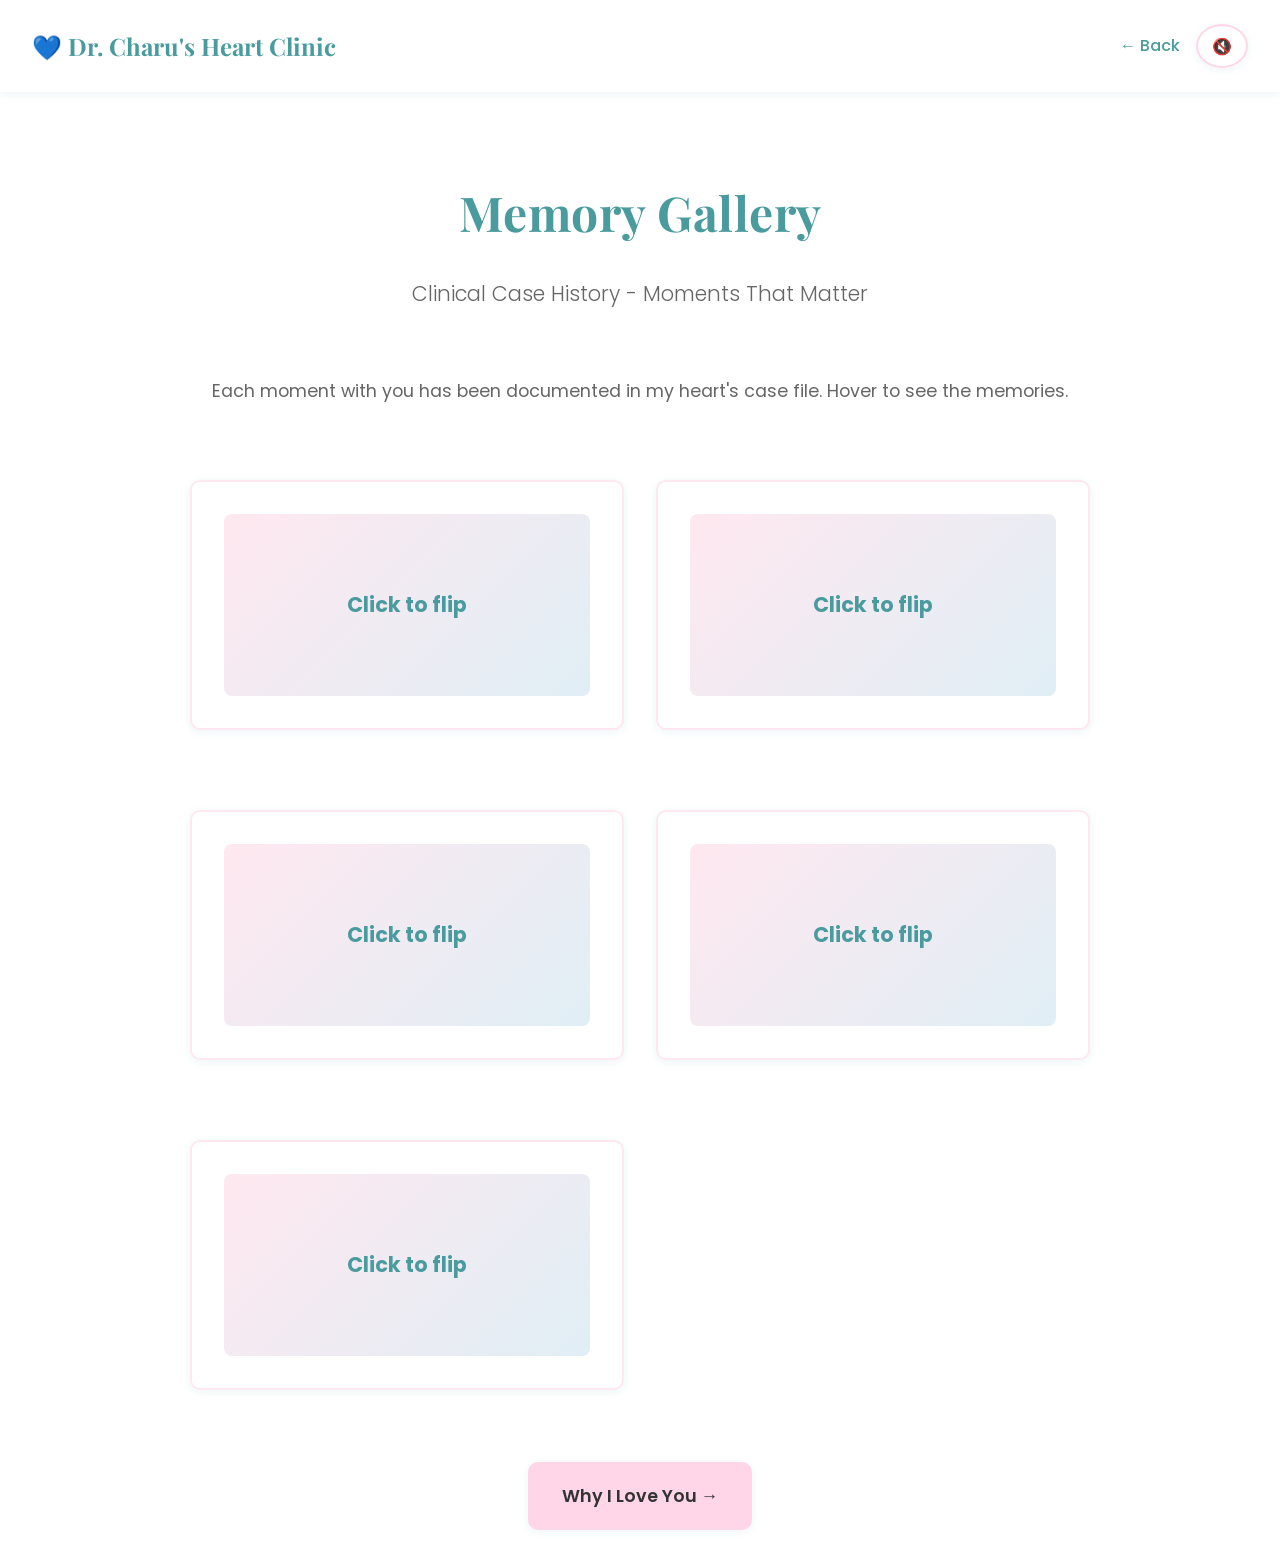
==== memories.html @ 9544f1e0 "Birthday girl" ====
<!DOCTYPE html>
<html lang="en">
<head>
    <meta charset="UTF-8">
    <meta name="viewport" content="width=device-width, initial-scale=1.0">
    <title>Memory Gallery - Case History</title>
    <link rel="icon" href="data:image/svg+xml,<svg xmlns=%22http://www.w3.org/2000/svg%22 viewBox=%220 0 100 100%22><text y=%22.9em%22 font-size=%2290%22>💙</text></svg>">
    <link rel="stylesheet" href="style.css">
</head>
<body data-page="memories">
    <!-- Navigation -->
    <nav>
        <div class="nav-brand">💙 Dr. Charu's Heart Clinic</div>
        <div style="display: flex; align-items: center; gap: 1rem;">
            <a href="love_report.html" style="text-decoration: none; color: #4A9B9E; font-weight: 500;">← Back</a>
            <button class="music-toggle" title="Toggle Music">🔇</button>
        </div>
    </nav>

    <!-- Main Content -->
    <div class="page-container">
        <div class="content-wrapper">
            <header>
                <h1>Memory Gallery</h1>
                <p class="subtitle">Clinical Case History - Moments That Matter</p>
            </header>

            <p style="margin-bottom: 3rem; color: #666;">
                Each moment with you has been documented in my heart's case file. Hover to see the memories.
            </p>

            <!-- Photo Cards Grid -->
            <div class="card-grid" id="memories-grid">
                <!-- Grid will be populated by JavaScript -->
            </div>

            <!-- Call to action -->
            <div style="margin-top: 3rem;">
                <button class="btn btn-secondary" onclick="navigateTo('reasons.html')" style="font-size: 1.1rem; padding: 1.2rem 2rem;">
                    Why I Love You →
                </button>
            </div>
        </div>
    </div>

    <!-- Audio Element -->
    <audio id="background-music" loop style="display: none;"></audio>

    <!-- Scripts -->
    <script src="script.js"></script>
    <script>
        // Flip card CSS
        const flipStyles = `
            .memory-card {
                perspective: 1000px;
                height: 250px;
                cursor: pointer;
            }

            .memory-card-inner {
                position: relative;
                width: 100%;
                height: 100%;
                transition: transform 0.6s;
                transform-style: preserve-3d;
            }

            .memory-card.flipped .memory-card-inner {
                transform: rotateY(180deg);
            }

            .memory-card-front,
            .memory-card-back {
                position: absolute;
                width: 100%;
                height: 100%;
                backface-visibility: hidden;
                display: flex;
                align-items: center;
                justify-content: center;
                border-radius: 8px;
            }

            .memory-card-front {
                background: linear-gradient(135deg, #FFE8F0, #E0EEF5);
            }

            .memory-card-back {
                background: linear-gradient(135deg, #4A9B9E, #FF99C5);
                color: white;
                transform: rotateY(180deg);
                flex-direction: column;
                padding: 2rem;
                text-align: center;
            }

            .memory-card-back h4 {
                margin-bottom: 1rem;
                font-size: 1.2rem;
            }

            .memory-card-back p {
                font-style: italic;
                font-size: 0.95rem;
            }
        `;

        // Add styles to head
        const styleEl = document.createElement('style');
        styleEl.textContent = flipStyles;
        document.head.appendChild(styleEl);

        // Override the default loadPhotos function to populate the correct grid
        function initializeMemoriesPage() {
            const memories = [
                { case: 1, title: 'The Smile That Changed Everything' },
                { case: 2, title: 'The Hug That Felt Like Home' },
                { case: 3, title: 'The Moment My Heart Said Yes' },
                { case: 4, title: 'Quiet Moments, Loud Love' },
                { case: 5, title: 'Forever Starts With You' }
            ];

            const cardGrid = document.getElementById('memories-grid');
            if (!cardGrid) return;

            cardGrid.innerHTML = '';

            memories.forEach((mem, index) => {
                const card = document.createElement('div');
                card.className = 'card memory-card slide-in-up';
                card.style.animationDelay = (index * 100 / 1000) + 's';

                const imgSrc = `images/photos/case_${String(mem.case).padStart(2, '0')}.jpg`;

                card.innerHTML = `
                    <div class="memory-card-inner">
                        <div class="memory-card-front">
                            <img src="${imgSrc}" alt="${mem.title}" style="width: 100%; height: 100%; object-fit: cover; opacity: 0.8; border-radius: 8px;" onerror="this.style.display='none';">
                            <div style="position: absolute; color: #4A9B9E; font-weight: bold; font-size: 1.3rem;">Click to flip</div>
                        </div>
                        <div class="memory-card-back">
                            <h4>Case 0${mem.case}</h4>
                            <p>${mem.title}</p>
                        </div>
                    </div>
                `;

                card.addEventListener('click', function() {
                    this.classList.toggle('flipped');
                    Animations.vibrate([50, 30, 50]);
                });

                cardGrid.appendChild(card);
            });
        }

        // Re-initialize when page loads
        document.addEventListener('DOMContentLoaded', initializeMemoriesPage);
    </script>
</body>
</html>
---- style.css ----
/* ============================================
   CHARU'S ROMANTIC MEDICAL BIRTHDAY WEBSITE
   Design System & Shared Styles
   =========================================== */

/* ============================================
   ROOT VARIABLES & IMPORTS
   ============================================ */

@import url('https://fonts.googleapis.com/css2?family=Great+Vibes&family=Playfair+Display:wght@400;700;900&family=Poppins:wght@300;400;500;600;700&display=swap');

:root {
  /* Color Palette - Medical Romance Theme */
  --color-white: #FFFFFF;
  --color-pink: #FFD6E8;
  --color-pink-light: #FFE8F0;
  --color-pink-dark: #FF99C5;
  --color-teal: #4A9B9E;
  --color-teal-light: #7FB5B7;
  --color-blue: #B4D7E8;
  --color-blue-light: #E0EEF5;
  --color-gray-light: #F5F5F5;
  --color-gray-med: #CCCCCC;
  --color-text-dark: #333333;
  --color-text-light: #666666;
  
  /* Typography */
  --font-heading: 'Playfair Display', serif;
  --font-body: 'Poppins', sans-serif;
  --font-accent: 'Great Vibes', cursive;
  
  /* Spacing & Sizing */
  --spacing-xs: 0.5rem;
  --spacing-sm: 1rem;
  --spacing-md: 1.5rem;
  --spacing-lg: 2rem;
  --spacing-xl: 3rem;
  --spacing-xxl: 4rem;
  
  /* Border & Shadow */
  --border-radius: 10px;
  --box-shadow-sm: 0 2px 8px rgba(74, 155, 158, 0.1);
  --box-shadow-md: 0 8px 16px rgba(74, 155, 158, 0.15);
  --box-shadow-lg: 0 12px 24px rgba(74, 155, 158, 0.2);
}

/* ============================================
   GLOBAL STYLES
   ============================================ */

* {
  margin: 0;
  padding: 0;
  box-sizing: border-box;
}

html {
  scroll-behavior: smooth;
}

body {
  font-family: var(--font-body);
  color: var(--color-text-dark);
  background-color: var(--color-white);
  line-height: 1.6;
  overflow-x: hidden;
}

/* ============================================
   TYPOGRAPHY
   ============================================ */

h1 {
  font-family: var(--font-heading);
  font-size: 3rem;
  font-weight: 700;
  color: var(--color-teal);
  margin-bottom: var(--spacing-md);
  letter-spacing: 0.5px;
}

h2 {
  font-family: var(--font-heading);
  font-size: 2.5rem;
  font-weight: 700;
  color: var(--color-teal);
  margin-bottom: var(--spacing-md);
}

h3 {
  font-family: var(--font-heading);
  font-size: 1.8rem;
  font-weight: 600;
  color: var(--color-teal-light);
  margin-bottom: var(--spacing-sm);
}

p {
  font-size: 1.1rem;
  color: var(--color-text-light);
  margin-bottom: var(--spacing-md);
  line-height: 1.8;
}

.accent-text {
  font-family: var(--font-accent);
  font-size: 2.5rem;
  color: var(--color-pink-dark);
  letter-spacing: 1px;
}

.subtitle {
  font-family: var(--font-body);
  font-size: 1.3rem;
  color: var(--color-text-light);
  font-weight: 300;
  margin-bottom: var(--spacing-lg);
}

/* ============================================
   LAYOUT & CONTAINER
   ============================================ */

body {
  display: flex;
  flex-direction: column;
  min-height: 100vh;
}

.page-container {
  flex: 1;
  display: flex;
  flex-direction: column;
  justify-content: flex-start;
  align-items: center;
  padding-top: 10px;
  padding-left: var(--spacing-lg);
  padding-right: var(--spacing-lg);
  padding-bottom: var(--spacing-lg);
  position: relative;
  overflow: visible;
}

.content-wrapper {
  max-width: 900px;
  width: 100%;
  text-align: center;
  position: relative;
  z-index: 1;
  margin-top: 1rem;
}

header {
  text-align: center;
  margin-bottom: var(--spacing-xxl);
  margin-top: 2rem;
  padding-top: 1.5rem;
}

footer {
  text-align: center;
  padding: var(--spacing-lg);
  border-top: 2px solid var(--color-pink-light);
  margin-top: var(--spacing-xl);
  background: var(--color-gray-light);
}

/* ============================================
   BUTTONS & INTERACTIVE ELEMENTS
   ============================================ */

button, .btn {
  font-family: var(--font-body);
  padding: var(--spacing-md) var(--spacing-xl);
  font-size: 1.1rem;
  border: 2px solid var(--color-teal);
  background: var(--color-teal);
  color: var(--color-white);
  border-radius: var(--border-radius);
  cursor: pointer;
  transition: all 0.3s ease;
  font-weight: 600;
  text-transform: capitalize;
  box-shadow: var(--box-shadow-sm);
  text-decoration: none;
  display: inline-block;
  min-width: 44px;
  min-height: 44px;
}

button:hover, .btn:hover {
  background: var(--color-teal-light);
  border-color: var(--color-teal-light);
  transform: translateY(-2px);
  box-shadow: var(--box-shadow-md);
}

button:active, .btn:active {
  transform: translateY(0);
  box-shadow: var(--box-shadow-sm);
}

button.btn-secondary, .btn-secondary {
  background: var(--color-pink);
  border-color: var(--color-pink);
  color: var(--color-text-dark);
}

button.btn-secondary:hover, .btn-secondary:hover {
  background: var(--color-pink-dark);
  border-color: var(--color-pink-dark);
  color: var(--color-white);
}

button.btn-ghost, .btn-ghost {
  background: transparent;
  border-color: var(--color-teal);
  color: var(--color-teal);
}

button.btn-ghost:hover, .btn-ghost:hover {
  background: var(--color-teal);
  color: var(--color-white);
}

/* ============================================
   NAVIGATION
   ============================================ */

nav {
  position: sticky;
  top: 0;
  left: 0;
  right: 0;
  background: rgba(255, 255, 255, 0.95);
  backdrop-filter: blur(10px);
  padding: var(--spacing-md) var(--spacing-lg);
  display: flex;
  justify-content: space-between;
  align-items: center;
  box-shadow: var(--box-shadow-sm);
  z-index: 1000;
}

nav .nav-brand {
  font-family: var(--font-heading);
  font-size: 1.5rem;
  color: var(--color-teal);
  font-weight: 700;
}

nav .nav-links {
  display: flex;
  gap: var(--spacing-lg);
  align-items: center;
  list-style: none;
}

nav .nav-links a {
  text-decoration: none;
  color: var(--color-text-dark);
  font-weight: 500;
  transition: color 0.3s ease;
  font-size: 0.95rem;
}

nav .nav-links a:hover {
  color: var(--color-teal);
}

.music-toggle {
  background: transparent;
  border: 2px solid var(--color-pink);
  color: var(--color-pink);
  padding: var(--spacing-xs) var(--spacing-md);
  font-size: 1rem;
  border-radius: 50%;
  width: 44px;
  height: 44px;
  display: flex;
  align-items: center;
  justify-content: center;
}

.music-toggle:hover {
  background: var(--color-pink);
  color: var(--color-white);
}

.music-toggle.playing {
  background: var(--color-pink);
  color: var(--color-white);
}

/* ============================================
   MODALS & DIALOGS
   ============================================ */

.modal-overlay {
  position: fixed;
  top: 0;
  left: 0;
  right: 0;
  bottom: 0;
  background: rgba(0, 0, 0, 0.4);
  display: flex;
  justify-content: center;
  align-items: center;
  z-index: 2000;
  animation: fadeInOverlay 0.3s ease;
}

.modal {
  background: var(--color-white);
  padding: var(--spacing-xl);
  border-radius: 15px;
  max-width: 500px;
  width: 90%;
  box-shadow: var(--box-shadow-lg);
  animation: slideInModal 0.4s ease;
  border: 2px solid var(--color-pink-light);
}

.modal h2 {
  margin-bottom: var(--spacing-lg);
  font-size: 1.8rem;
}

.modal p {
  margin-bottom: var(--spacing-lg);
  font-size: 1rem;
}

.modal-buttons {
  display: flex;
  gap: var(--spacing-md);
  justify-content: center;
  margin-top: var(--spacing-xl);
}

.modal-buttons button {
  flex: 1;
  min-width: 100px;
}

/* ============================================
   CARDS & CONTAINERS
   ============================================ */

.card {
  background: var(--color-white);
  border: 2px solid var(--color-pink-light);
  border-radius: var(--border-radius);
  padding: var(--spacing-lg);
  margin: var(--spacing-md) 0;
  transition: all 0.3s ease;
  box-shadow: var(--box-shadow-sm);
}

.card:hover {
  transform: translateY(-5px);
  box-shadow: var(--box-shadow-md);
  border-color: var(--color-pink);
}

.card-grid {
  display: grid;
  grid-template-columns: repeat(auto-fit, minmax(280px, 1fr));
  gap: var(--spacing-lg);
  margin: var(--spacing-xl) 0;
}

.prescription-card {
  background: linear-gradient(135deg, #FFF9FB 0%, #FFFBFE 100%);
  border: 2px solid var(--color-pink);
  border-radius: 5px;
  padding: var(--spacing-lg);
  position: relative;
  padding-top: var(--spacing-xl);
  text-align: left;
}

.prescription-card::before {
  content: '';
  position: absolute;
  top: 0;
  left: 0;
  right: 0;
  height: 8px;
  background: var(--color-pink);
  border-radius: 3px 3px 0 0;
}

.prescription-card h4 {
  color: var(--color-teal);
  margin-bottom: var(--spacing-md);
  font-size: 1.1rem;
}

.prescription-card p {
  color: var(--color-text-dark);
  margin: 0;
  font-style: italic;
}

.medical-report {
  background: var(--color-gray-light);
  border: 3px solid var(--color-text-dark);
  padding: var(--spacing-xl);
  border-radius: 0;
  text-align: left;
  margin: var(--spacing-xl) 0;
  font-family: 'Courier New', monospace;
}

.report-section {
  margin-bottom: var(--spacing-lg);
  border-bottom: 1px solid var(--color-text-dark);
  padding-bottom: var(--spacing-md);
}

.report-section:last-child {
  border-bottom: none;
}

.report-label {
  font-weight: 700;
  color: var(--color-teal);
  text-transform: uppercase;
  font-size: 0.9rem;
  letter-spacing: 1px;
}

.report-value {
  font-size: 1.2rem;
  color: var(--color-text-dark);
  margin-top: var(--spacing-xs);
  margin-bottom: var(--spacing-lg);
}

/* ============================================
   ANIMATIONS KEYFRAMES
   ============================================ */

@keyframes fadeIn {
  from {
    opacity: 0;
  }
  to {
    opacity: 1;
  }
}

@keyframes slideInUp {
  from {
    opacity: 0;
    transform: translateY(30px);
  }
  to {
    opacity: 1;
    transform: translateY(0);
  }
}

@keyframes slideInDown {
  from {
    opacity: 0;
    transform: translateY(-30px);
  }
  to {
    opacity: 1;
    transform: translateY(0);
  }
}

@keyframes heartbeat {
  0%, 100% {
    transform: scale(1);
  }
  10%, 30% {
    transform: scale(0.9);
  }
  20%, 50%, 80% {
    transform: scale(1.1);
  }
  40%, 60%, 90% {
    transform: scale(1);
  }
}

@keyframes heartbeatIntensity {
  0%, 100% {
    opacity: 1;
  }
  25% {
    opacity: 0.7;
  }
  50% {
    opacity: 1;
  }
  75% {
    opacity: 0.7;
  }
}

@keyframes ecgLine {
  0% {
    stroke-dashoffset: 1000;
  }
  100% {
    stroke-dashoffset: 0;
  }
}

@keyframes floatHeart {
  0% {
    transform: translateY(0) translateX(0);
    opacity: 0.8;
  }
  50% {
    transform: translateY(-20px) translateX(10px);
    opacity: 1;
  }
  100% {
    transform: translateY(-40px) translateX(-10px);
    opacity: 0;
  }
}

@keyframes confettiFall {
  to {
    transform: translateY(100vh) rotate(720deg);
    opacity: 0;
  }
}

@keyframes confettiFallLeft {
  to {
    transform: translateX(-100vw) translateY(100vh) rotate(720deg);
    opacity: 0;
  }
}

@keyframes confettiFallRight {
  to {
    transform: translateX(100vw) translateY(100vh) rotate(720deg);
    opacity: 0;
  }
}

@keyframes fadeInOverlay {
  from {
    opacity: 0;
  }
  to {
    opacity: 1;
  }
}

@keyframes slideInModal {
  from {
    opacity: 0;
    transform: scale(0.8);
  }
  to {
    opacity: 1;
    transform: scale(1);
  }
}

@keyframes glow {
  0%, 100% {
    text-shadow: 0 0 10px rgba(255, 153, 197, 0.5);
    box-shadow: 0 0 20px rgba(255, 153, 197, 0.3);
  }
  50% {
    text-shadow: 0 0 20px rgba(255, 153, 197, 0.8);
    box-shadow: 0 0 30px rgba(255, 153, 197, 0.5);
  }
}

@keyframes pulse {
  0%, 100% {
    opacity: 1;
  }
  50% {
    opacity: 0.5;
  }
}

@keyframes bounce {
  0%, 100% {
    transform: translateY(0);
  }
  50% {
    transform: translateY(-10px);
  }
}

@keyframes breathe {
  0%, 100% {
    opacity: 0.6;
    transform: scale(1);
  }
  50% {
    opacity: 1;
    transform: scale(1.05);
  }
}

/* ============================================
   ANIMATION UTILITY CLASSES
   ============================================ */

.fade-in {
  animation: fadeIn 0.6s ease forwards;
}

.slide-in-up {
  animation: slideInUp 0.6s ease forwards;
}

.slide-in-down {
  animation: slideInDown 0.6s ease forwards;
}

.heartbeat {
  animation: heartbeat 1.2s infinite;
}

.float {
  animation: floatHeart 4s infinite ease-in;
}

.glow {
  animation: glow 2s ease infinite;
}

.pulse {
  animation: pulse 2s ease infinite;
}

.bounce {
  animation: bounce 1s ease infinite;
}

/* Stagger animation delays */
.stagger-1 { animation-delay: 0.1s; }
.stagger-2 { animation-delay: 0.2s; }
.stagger-3 { animation-delay: 0.3s; }
.stagger-4 { animation-delay: 0.4s; }
.stagger-5 { animation-delay: 0.5s; }
.stagger-6 { animation-delay: 0.6s; }

/* ============================================
   MEDICAL ELEMENTS & ICONS
   ============================================ */

.medical-icon {
  width: 60px;
  height: 60px;
  display: inline-block;
  margin: var(--spacing-md) auto;
}

.medical-icon svg {
  width: 100%;
  height: 100%;
  stroke: var(--color-teal);
  fill: none;
  stroke-width: 2;
}

.icon-stethoscope svg {
  stroke: var(--color-pink-dark);
}

.heart-icon {
  font-size: 2rem;
  cursor: pointer;
  transition: all 0.3s ease;
  display: inline-block;
  padding: var(--spacing-sm);
}

.heart-icon:hover {
  transform: scale(1.2);
}

.heart-icon.glow {
  animation: glow 1s ease infinite;
}

/* ============================================
   BACKGROUND ELEMENTS
   ============================================ */

.bg-heartbeat {
  position: absolute;
  top: 50%;
  left: 50%;
  transform: translate(-50%, -50%);
  opacity: 0.1;
  z-index: 0;
  font-size: 200px;
  animation: heartbeatIntensity 1.2s infinite;
}

.floating-hearts {
  position: fixed;
  bottom: 0;
  pointer-events: none;
  z-index: 5;
}

.floating-heart {
  position: absolute;
  font-size: 2rem;
  opacity: 0.7;
  animation: floatHeart 4s ease-in forwards;
  color: var(--color-pink);
}

.hidden-heart-icon {
  display: inline-block;
  font-size: 1.5rem;
  cursor: pointer;
  transition: all 0.3s ease;
  color: var(--color-pink-light);
  opacity: 0.5;
}

.hidden-heart-icon:hover {
  opacity: 0.8;
  transform: scale(1.2);
}

.hidden-heart-icon.active {
  animation: glow 1s ease infinite;
  opacity: 1;
}

/* ============================================
   FORMS
   ============================================ */

input, textarea {
  font-family: var(--font-body);
  padding: var(--spacing-md);
  border: 2px solid var(--color-pink-light);
  border-radius: var(--border-radius);
  font-size: 1rem;
  transition: all 0.3s ease;
}

input:focus, textarea:focus {
  outline: none;
  border-color: var(--color-teal);
  box-shadow: 0 0 0 3px rgba(74, 155, 158, 0.1);
}

input::placeholder, textarea::placeholder {
  color: var(--color-gray-med);
}

/* ============================================
   AUDIO PLAYER
   ============================================ */

audio {
  display: none;
}

/* ============================================
   RESPONSIVE DESIGN
   ============================================ */

@media (max-width: 768px) {
  html {
    font-size: 14px;
  }

  h1 {
    font-size: 2rem;
  }

  h2 {
    font-size: 1.8rem;
  }

  h3 {
    font-size: 1.4rem;
  }

  .page-container {
    padding: var(--spacing-md);
    min-height: 100vh;
  }

  nav {
    padding: var(--spacing-sm) var(--spacing-md);
  }

  nav .nav-links {
    gap: var(--spacing-md);
  }

  nav .nav-links a {
    display: none;
  }

  .content-wrapper {
    margin-top: var(--spacing-lg);
  }

  .card-grid {
    grid-template-columns: 1fr;
    gap: var(--spacing-md);
  }

  button, .btn {
    width: 100%;
    padding: var(--spacing-md) var(--spacing-lg);
  }

  .modal-buttons {
    flex-direction: column;
  }

  .modal-buttons button {
    width: 100%;
  }

  .medical-report {
    font-size: 0.9rem;
    padding: var(--spacing-lg);
  }

  .accent-text {
    font-size: 1.8rem;
  }

  .subtitle {
    font-size: 1.1rem;
  }

  p {
    font-size: 1rem;
  }
}

@media (max-width: 480px) {
  html {
    font-size: 13px;
  }

  h1 {
    font-size: 1.6rem;
  }

  h2 {
    font-size: 1.4rem;
  }

  .page-container {
    padding: var(--spacing-sm);
  }

  nav {
    flex-wrap: wrap;
    gap: var(--spacing-sm);
  }

  nav .nav-brand {
    font-size: 1.2rem;
  }

  .medical-icon {
    width: 40px;
    height: 40px;
  }

  .bg-heartbeat {
    font-size: 100px;
  }

  .floating-heart {
    font-size: 1.2rem;
  }
}

/* ============================================
   UTILITY CLASSES
   ============================================ */

.text-center {
  text-align: center;
}

.text-left {
  text-align: left;
}

.mt-1 { margin-top: var(--spacing-sm); }
.mt-2 { margin-top: var(--spacing-md); }
.mt-3 { margin-top: var(--spacing-lg); }
.mt-4 { margin-top: var(--spacing-xl); }

.mb-1 { margin-bottom: var(--spacing-sm); }
.mb-2 { margin-bottom: var(--spacing-md); }
.mb-3 { margin-bottom: var(--spacing-lg); }
.mb-4 { margin-bottom: var(--spacing-xl); }

.pt-1 { padding-top: var(--spacing-sm); }
.pt-2 { padding-top: var(--spacing-md); }
.pt-3 { padding-top: var(--spacing-lg); }

.pb-1 { padding-bottom: var(--spacing-sm); }
.pb-2 { padding-bottom: var(--spacing-md); }
.pb-3 { padding-bottom: var(--spacing-lg); }

.hidden {
  display: none !important;
}

.visible {
  display: block !important;
}
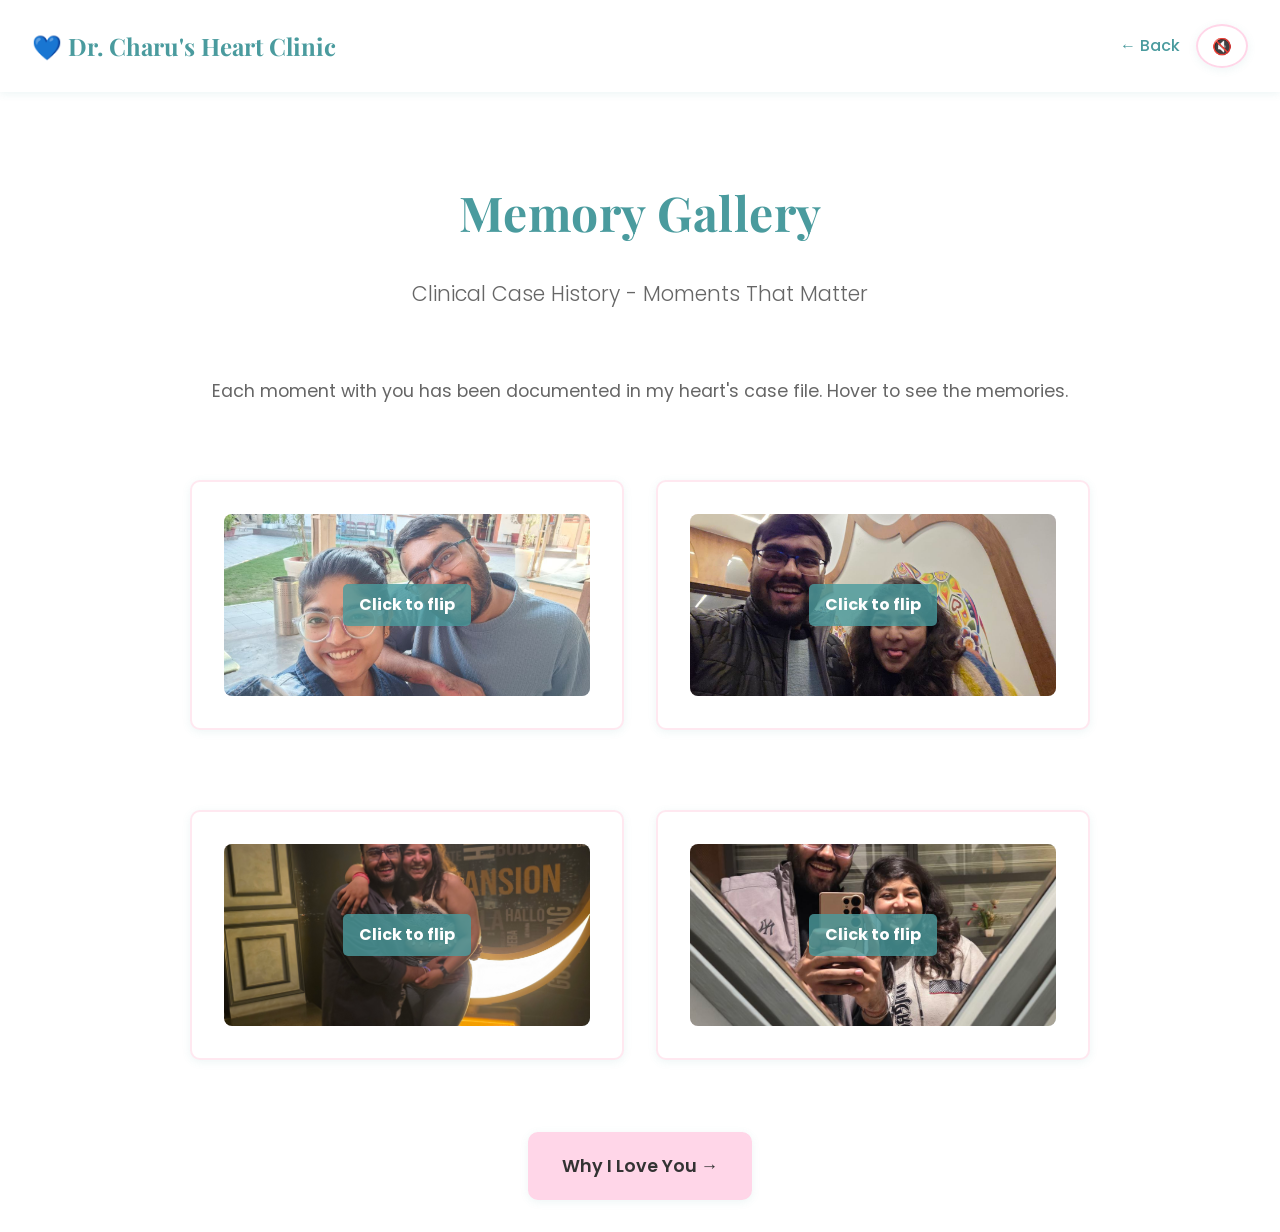
==== commit 1bed2641: "Update memories page with new titles and image references" ====
--- a/memories.html
+++ b/memories.html
@@ -113,11 +113,10 @@
         // Override the default loadPhotos function to populate the correct grid
         function initializeMemoriesPage() {
             const memories = [
-                { case: 1, title: 'The Smile That Changed Everything' },
-                { case: 2, title: 'The Hug That Felt Like Home' },
-                { case: 3, title: 'The Moment My Heart Said Yes' },
-                { case: 4, title: 'Quiet Moments, Loud Love' },
-                { case: 5, title: 'Forever Starts With You' }
+                { id: 1, title: 'The Smile That Changed Everything' },
+                { id: 2, title: 'The Hug That Felt Like Home' },
+                { id: 3, title: 'The Moment My Heart Said Yes' },
+                { id: 4, title: 'Every Day, Forever Yours' }
             ];
 
             const cardGrid = document.getElementById('memories-grid');
@@ -130,16 +129,16 @@
                 card.className = 'card memory-card slide-in-up';
                 card.style.animationDelay = (index * 100 / 1000) + 's';
 
-                const imgSrc = `images/photos/case_${String(mem.case).padStart(2, '0')}.jpg`;
+                const imgSrc = `images/${mem.id}.jpg`;
 
                 card.innerHTML = `
                     <div class="memory-card-inner">
                         <div class="memory-card-front">
-                            <img src="${imgSrc}" alt="${mem.title}" style="width: 100%; height: 100%; object-fit: cover; opacity: 0.8; border-radius: 8px;" onerror="this.style.display='none';">
-                            <div style="position: absolute; color: #4A9B9E; font-weight: bold; font-size: 1.3rem;">Click to flip</div>
+                            <img src="${imgSrc}" alt="${mem.title}" style="width: 100%; height: 100%; object-fit: cover; border-radius: 8px;" onerror="this.style.display='none';">
+                            <div style="position: absolute; background: rgba(74, 155, 158, 0.8); color: white; padding: 0.5rem 1rem; border-radius: 5px; font-weight: bold;">Click to flip</div>
                         </div>
                         <div class="memory-card-back">
-                            <h4>Case 0${mem.case}</h4>
+                            <h4>Memory ${index + 1}</h4>
                             <p>${mem.title}</p>
                         </div>
                     </div>
